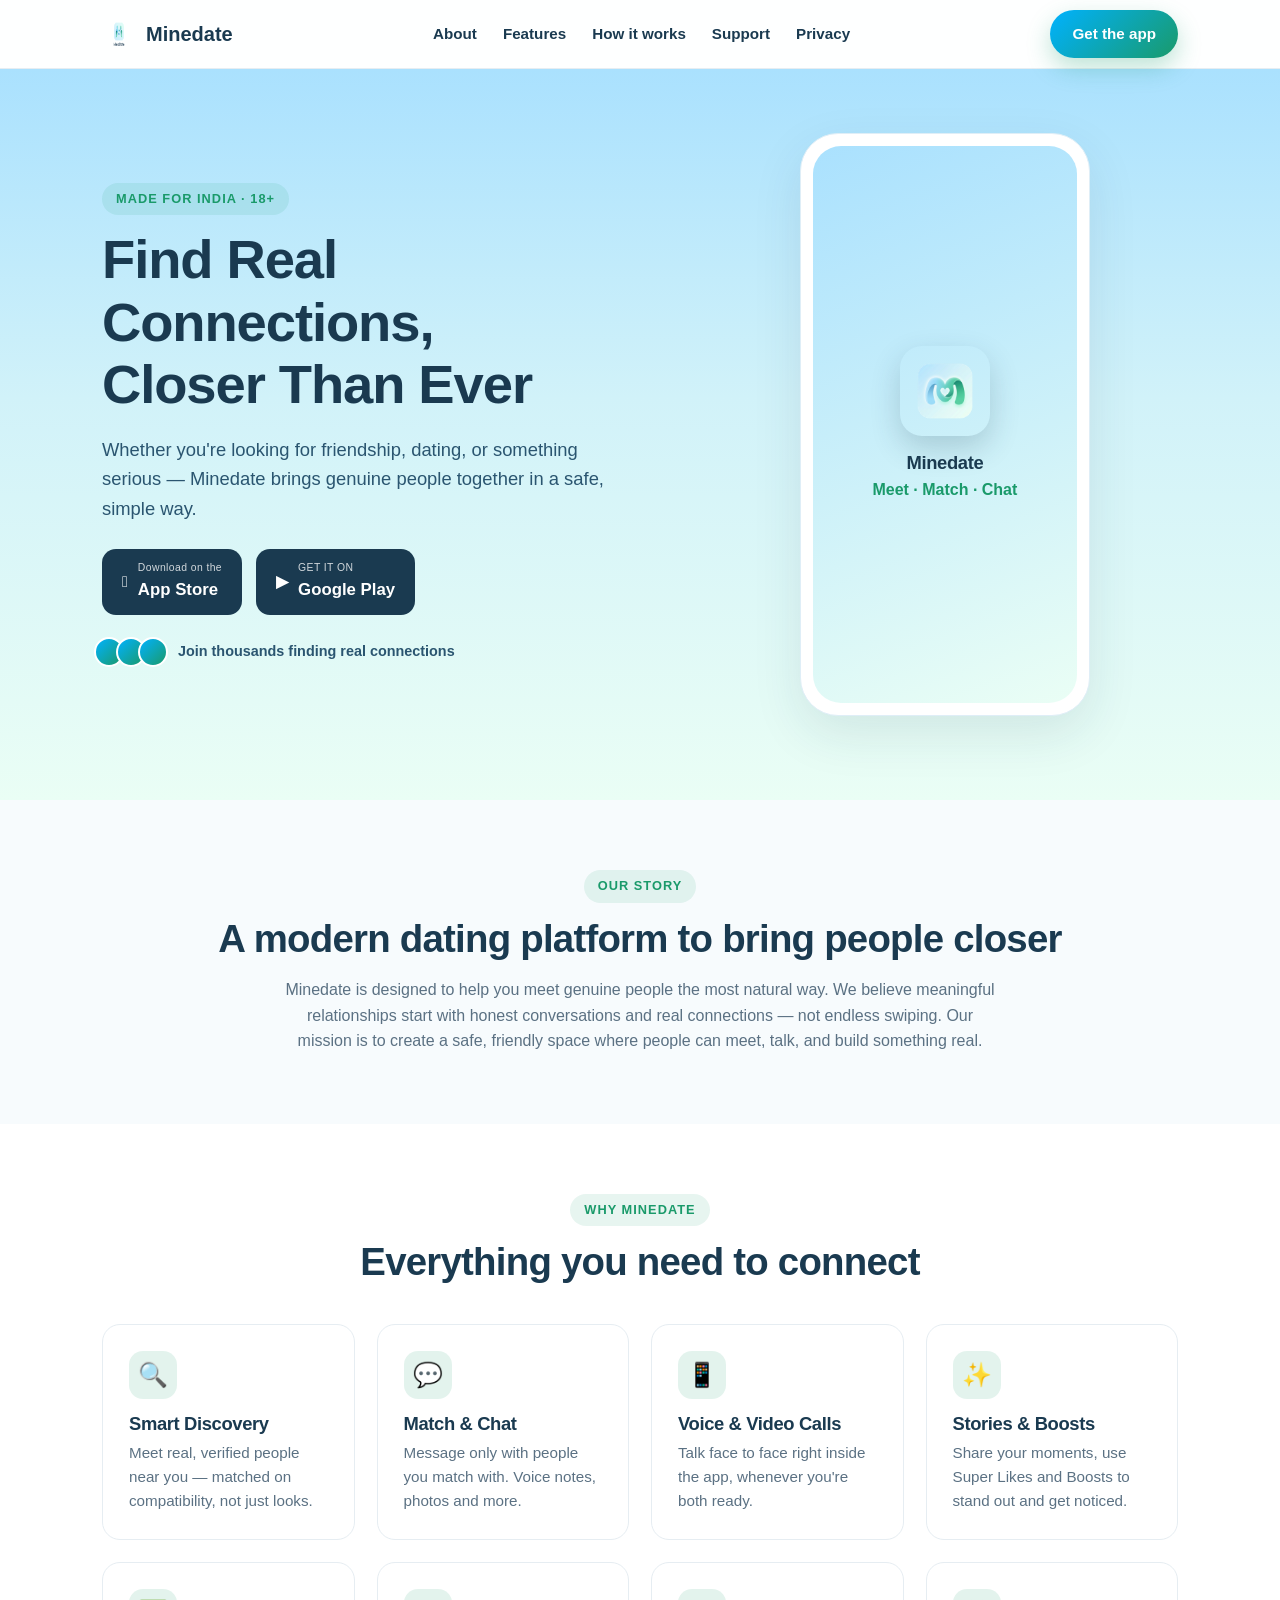
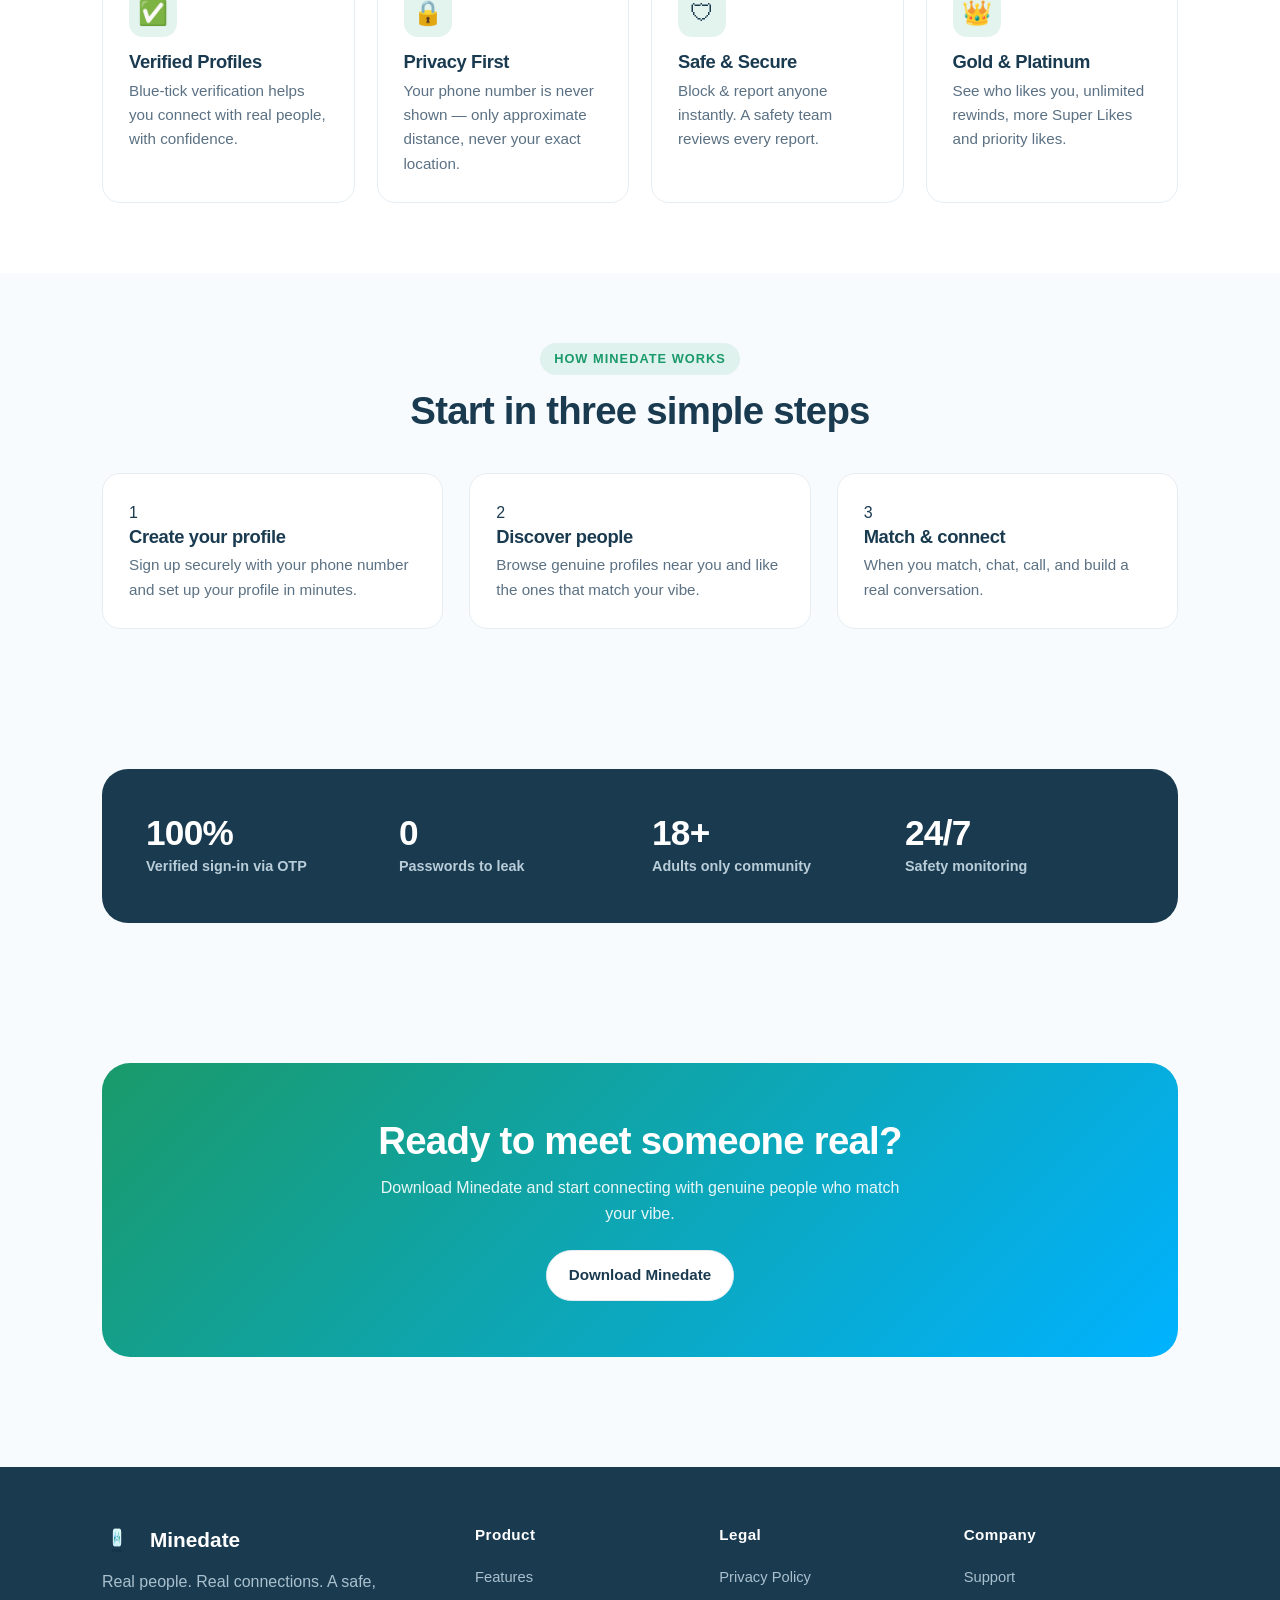
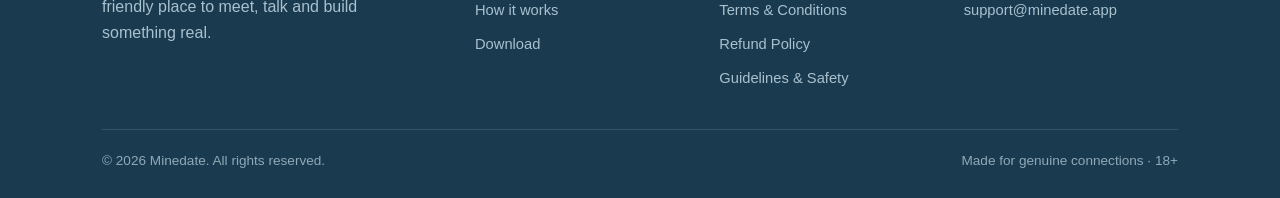
==== index.html @ 2032afdf "Initial Minedate website" ====
<!doctype html>
<html lang="en">
<head>
<meta charset="utf-8">
<meta name="viewport" content="width=device-width,initial-scale=1">
<title>Minedate — Find Real Connections, Closer Than Ever</title>
<meta name="description" content="Minedate is a safe, verified dating app for India. Meet genuine people near you, match, chat, share stories, and video call — real connections, not endless swiping.">
<link rel="icon" href="assets/app-icon.png">
<link rel="stylesheet" href="styles.css">
</head>
<body>

<header class="nav">
  <div class="wrap">
    <a class="brand" href="index.html"><img src="assets/logo.png" alt="Minedate logo">Minedate</a>
    <nav class="nav-links">
      <a href="#about">About</a>
      <a href="#features">Features</a>
      <a href="#how">How it works</a>
      <a href="support.html">Support</a>
      <a href="privacy.html">Privacy</a>
    </nav>
    <a class="btn btn-primary" href="#download">Get the app</a>
  </div>
</header>

<!-- Hero -->
<section class="hero">
  <div class="wrap">
    <div>
      <span class="eyebrow">Made for India · 18+</span>
      <h1>Find Real Connections,<br>Closer Than Ever</h1>
      <p class="lead">Whether you're looking for friendship, dating, or something serious — Minedate brings genuine people together in a safe, simple way.</p>
      <div class="hero-cta" id="download">
        <a class="store-badge" href="#"><span>&#63743;</span><span><small>Download on the</small><b>App Store</b></span></a>
        <a class="store-badge" href="#"><span>&#9654;</span><span><small>GET IT ON</small><b>Google Play</b></span></a>
      </div>
      <div class="trust"><div class="dots"><span></span><span></span><span></span></div> Join thousands finding real connections</div>
    </div>
    <div class="hero-visual">
      <div class="phone"><div class="phone-inner">
        <img src="assets/app-icon.png" alt="Minedate app">
        <h3>Minedate</h3>
        <span>Meet · Match · Chat</span>
      </div></div>
    </div>
  </div>
</section>

<!-- About -->
<section class="section" id="about">
  <div class="wrap center">
    <span class="eyebrow">Our Story</span>
    <h2>A modern dating platform to bring people closer</h2>
    <p style="max-width:720px;margin:16px auto 0">Minedate is designed to help you meet genuine people the most natural way. We believe meaningful relationships start with honest conversations and real connections — not endless swiping. Our mission is to create a safe, friendly space where people can meet, talk, and build something real.</p>
  </div>
</section>

<!-- Features -->
<section class="section" id="features" style="background:#fff">
  <div class="wrap">
    <div class="center"><span class="eyebrow">Why Minedate</span><h2>Everything you need to connect</h2></div>
    <div class="grid grid-4" style="margin-top:40px">
      <div class="card"><div class="ic">&#128269;</div><h3>Smart Discovery</h3><p>Meet real, verified people near you — matched on compatibility, not just looks.</p></div>
      <div class="card"><div class="ic">&#128172;</div><h3>Match &amp; Chat</h3><p>Message only with people you match with. Voice notes, photos and more.</p></div>
      <div class="card"><div class="ic">&#128241;</div><h3>Voice &amp; Video Calls</h3><p>Talk face to face right inside the app, whenever you're both ready.</p></div>
      <div class="card"><div class="ic">&#10024;</div><h3>Stories &amp; Boosts</h3><p>Share your moments, use Super Likes and Boosts to stand out and get noticed.</p></div>
      <div class="card"><div class="ic">&#9989;</div><h3>Verified Profiles</h3><p>Blue-tick verification helps you connect with real people, with confidence.</p></div>
      <div class="card"><div class="ic">&#128274;</div><h3>Privacy First</h3><p>Your phone number is never shown — only approximate distance, never your exact location.</p></div>
      <div class="card"><div class="ic">&#128737;</div><h3>Safe &amp; Secure</h3><p>Block &amp; report anyone instantly. A safety team reviews every report.</p></div>
      <div class="card"><div class="ic">&#128081;</div><h3>Gold &amp; Platinum</h3><p>See who likes you, unlimited rewinds, more Super Likes and priority likes.</p></div>
    </div>
  </div>
</section>

<!-- How it works -->
<section class="section" id="how">
  <div class="wrap">
    <div class="center"><span class="eyebrow">How Minedate works</span><h2>Start in three simple steps</h2></div>
    <div class="steps">
      <div class="card"><div class="num">1</div><h3>Create your profile</h3><p>Sign up securely with your phone number and set up your profile in minutes.</p></div>
      <div class="card"><div class="num">2</div><h3>Discover people</h3><p>Browse genuine profiles near you and like the ones that match your vibe.</p></div>
      <div class="card"><div class="num">3</div><h3>Match &amp; connect</h3><p>When you match, chat, call, and build a real conversation.</p></div>
    </div>
  </div>
</section>

<!-- Stats -->
<section class="section">
  <div class="wrap">
    <div class="stats">
      <div><h3>100%</h3><span>Verified sign-in via OTP</span></div>
      <div><h3>0</h3><span>Passwords to leak</span></div>
      <div><h3>18+</h3><span>Adults only community</span></div>
      <div><h3>24/7</h3><span>Safety monitoring</span></div>
    </div>
  </div>
</section>

<!-- CTA -->
<section class="section">
  <div class="wrap">
    <div class="cta">
      <h2>Ready to meet someone real?</h2>
      <p>Download Minedate and start connecting with genuine people who match your vibe.</p>
      <a class="btn btn-ghost" href="#download">Download Minedate</a>
    </div>
  </div>
</section>

<!-- Footer -->
<footer>
  <div class="wrap">
    <div class="cols">
      <div>
        <div class="brand" style="font-size:1.3rem;margin-bottom:12px"><img src="assets/logo.png" style="width:30px;border-radius:8px;display:inline;vertical-align:middle;margin-right:8px" alt="">Minedate</div>
        <p style="color:#a9c0cd;max-width:280px">Real people. Real connections. A safe, friendly place to meet, talk and build something real.</p>
      </div>
      <div><h4>Product</h4><a href="#features">Features</a><a href="#how">How it works</a><a href="#download">Download</a></div>
      <div><h4>Legal</h4><a href="privacy.html">Privacy Policy</a><a href="terms.html">Terms &amp; Conditions</a><a href="refund.html">Refund Policy</a><a href="guidelines.html">Guidelines &amp; Safety</a></div>
      <div><h4>Company</h4><a href="support.html">Support</a><a href="mailto:support@minedate.app">support@minedate.app</a></div>
    </div>
    <div class="foot-bottom">
      <span>© 2026 Minedate. All rights reserved.</span>
      <span>Made for genuine connections · 18+</span>
    </div>
  </div>
</footer>

</body>
</html>
---- styles.css ----
:root{
  --green:#1A9A6A; --green-light:#2DBF85; --green-dark:#147A53;
  --navy:#1A3A50; --navy-light:#2A5570;
  --red:#FF4B5C; --blue:#00B2FF; --gold:#E6B325;
  --grad-top:#AAE1FE; --grad-mid:#D1F2F9; --grad-bot:#EAFEF5;
  --ink:#1A3A50; --muted:#5b7183; --line:#e6edf2; --bg:#f7fbfd; --white:#fff;
  --radius:18px; --shadow:0 18px 50px rgba(26,58,80,.10);
  --maxw:1120px;
}
*{box-sizing:border-box;margin:0;padding:0}
html{scroll-behavior:smooth}
body{font-family:-apple-system,"Segoe UI",Roboto,Helvetica,Arial,sans-serif;color:var(--ink);background:var(--bg);line-height:1.6;-webkit-font-smoothing:antialiased}
a{color:inherit;text-decoration:none}
img{max-width:100%;display:block}
.wrap{max-width:var(--maxw);margin:0 auto;padding:0 22px}
h1,h2,h3{line-height:1.15;letter-spacing:-.02em;color:var(--navy)}
h1{font-size:clamp(2.1rem,5vw,3.4rem);font-weight:800}
h2{font-size:clamp(1.6rem,3.5vw,2.4rem);font-weight:800}
h3{font-size:1.15rem;font-weight:700}
p{color:var(--muted)}
.section{padding:70px 0}
.center{text-align:center}
.eyebrow{display:inline-block;font-size:.8rem;font-weight:700;letter-spacing:.08em;text-transform:uppercase;color:var(--green);background:rgba(26,154,106,.1);padding:6px 14px;border-radius:999px;margin-bottom:14px}

/* Header */
.nav{position:sticky;top:0;z-index:50;background:rgba(255,255,255,.85);backdrop-filter:blur(12px);border-bottom:1px solid var(--line)}
.nav .wrap{display:flex;align-items:center;justify-content:space-between;height:68px}
.brand{display:flex;align-items:center;gap:10px;font-weight:800;font-size:1.25rem;color:var(--navy)}
.brand img{width:34px;height:34px;border-radius:9px}
.nav-links{display:flex;gap:26px;align-items:center}
.nav-links a{font-weight:600;color:var(--navy);font-size:.95rem}
.nav-links a:hover{color:var(--green)}
.btn{display:inline-flex;align-items:center;gap:8px;font-weight:700;border-radius:999px;padding:12px 22px;cursor:pointer;border:none;transition:.2s;font-size:.95rem}
.btn-primary{background:linear-gradient(135deg,var(--blue),var(--green));color:#fff;box-shadow:0 10px 24px rgba(26,154,106,.28)}
.btn-primary:hover{transform:translateY(-2px)}
.btn-ghost{background:#fff;border:1.5px solid var(--line);color:var(--navy)}
.menu-btn{display:none;background:none;border:none;font-size:1.6rem;color:var(--navy);cursor:pointer}

/* Hero */
.hero{background:linear-gradient(180deg,var(--grad-top) 0%,var(--grad-mid) 45%,var(--grad-bot) 100%);padding:64px 0 84px;position:relative;overflow:hidden}
.hero .wrap{display:grid;grid-template-columns:1.1fr .9fr;gap:40px;align-items:center}
.hero p.lead{font-size:1.15rem;max-width:520px;margin:18px 0 26px;color:var(--navy-light)}
.hero-cta{display:flex;gap:14px;flex-wrap:wrap}
.store-badge{display:inline-flex;align-items:center;gap:10px;background:var(--navy);color:#fff;padding:11px 20px;border-radius:14px;font-weight:600}
.store-badge small{display:block;font-size:.65rem;opacity:.8;font-weight:500;letter-spacing:.04em}
.store-badge b{font-size:1.05rem}
.hero-visual{display:flex;justify-content:center}
.phone{width:290px;max-width:80vw;background:#fff;border-radius:38px;padding:12px;box-shadow:var(--shadow);border:1px solid #dfeef7}
.phone-inner{border-radius:28px;overflow:hidden;background:linear-gradient(160deg,var(--grad-top),var(--grad-bot));aspect-ratio:9/19;display:flex;flex-direction:column;align-items:center;justify-content:center;padding:26px;text-align:center}
.phone-inner img{width:90px;height:90px;border-radius:22px;box-shadow:0 12px 30px rgba(26,58,80,.2)}
.phone-inner h3{margin-top:16px;color:var(--navy)}
.phone-inner span{color:var(--green);font-weight:700;margin-top:4px}
.trust{display:flex;gap:10px;align-items:center;margin-top:22px;color:var(--navy-light);font-weight:600;font-size:.9rem}
.dots{display:flex}
.dots span{width:30px;height:30px;border-radius:50%;border:2px solid #fff;margin-left:-8px;background:linear-gradient(135deg,var(--blue),var(--green))}

/* Feature grid */
.grid{display:grid;gap:22px}
.grid-4{grid-template-columns:repeat(4,1fr)}
.grid-3{grid-template-columns:repeat(3,1fr)}
.card{background:#fff;border:1px solid var(--line);border-radius:var(--radius);padding:26px;transition:.2s}
.card:hover{transform:translateY(-4px);box-shadow:var(--shadow)}
.ic{width:48px;height:48px;border-radius:14px;display:flex;align-items:center;justify-content:center;font-size:1.5rem;margin-bottom:14px;background:rgba(26,154,106,.12)}
.card p{margin-top:6px;font-size:.95rem}

/* Steps */
.steps{display:grid;grid-template-columns:repeat(3,1fr);gap:26px;margin-top:40px}
.step .num{width:44px;height:44px;border-radius:50%;background:linear-gradient(135deg,var(--blue),var(--green));color:#fff;font-weight:800;display:flex;align-items:center;justify-content:center;margin-bottom:14px}

/* Stats */
.stats{background:var(--navy);border-radius:26px;padding:44px;display:grid;grid-template-columns:repeat(4,1fr);gap:24px;color:#fff}
.stats h3{color:#fff;font-size:2.2rem}
.stats span{color:#b9cdd9;font-weight:600;font-size:.9rem}

/* CTA */
.cta{background:linear-gradient(135deg,var(--green),var(--blue));border-radius:28px;padding:56px;text-align:center;color:#fff}
.cta h2{color:#fff}
.cta p{color:rgba(255,255,255,.9);max-width:520px;margin:12px auto 24px}
.cta .btn-ghost{background:#fff;color:var(--navy)}

/* Footer */
footer{background:var(--navy);color:#c9d8e2;padding:56px 0 26px;margin-top:40px}
footer .cols{display:grid;grid-template-columns:1.6fr 1fr 1fr 1fr;gap:30px}
footer h4{color:#fff;font-size:.95rem;margin-bottom:14px;letter-spacing:.03em}
footer a{display:block;color:#a9c0cd;padding:5px 0;font-size:.92rem}
footer a:hover{color:#fff}
footer .brand{color:#fff}
.foot-bottom{border-top:1px solid rgba(255,255,255,.12);margin-top:34px;padding-top:20px;display:flex;justify-content:space-between;gap:14px;flex-wrap:wrap;font-size:.85rem;color:#8fa9b7}

/* Legal pages */
.legal-hero{background:linear-gradient(180deg,var(--grad-top),var(--grad-bot));padding:56px 0}
.legal-hero .badge{width:56px;height:56px;border-radius:16px;background:#fff;display:flex;align-items:center;justify-content:center;font-size:1.6rem;box-shadow:var(--shadow);margin-bottom:16px}
.legal-body{max-width:820px;margin:0 auto;padding:50px 22px}
.legal-body h2{margin:34px 0 12px;font-size:1.35rem}
.legal-body h2:first-child{margin-top:0}
.legal-body p{margin:10px 0;color:#3d5464}
.legal-body ul{margin:10px 0 10px 4px;padding-left:20px}
.legal-body li{margin:7px 0;color:#3d5464}
.eff{color:var(--muted);font-size:.9rem;margin-top:8px}
.toc{background:#fff;border:1px solid var(--line);border-radius:var(--radius);padding:20px 24px;margin-bottom:30px}
.toc a{display:inline-block;margin:4px 14px 4px 0;color:var(--green);font-weight:600;font-size:.92rem}

/* Support form */
.form-card{background:#fff;border:1px solid var(--line);border-radius:var(--radius);padding:28px;box-shadow:var(--shadow)}
.form-row{display:grid;grid-template-columns:1fr 1fr;gap:16px}
.field{margin-bottom:16px}
.field label{display:block;font-weight:600;color:var(--navy);font-size:.9rem;margin-bottom:6px}
.field input,.field select,.field textarea{width:100%;padding:12px 14px;border:1.5px solid var(--line);border-radius:12px;font-size:.95rem;font-family:inherit;color:var(--ink);background:#fbfdfe;transition:.15s}
.field input:focus,.field select:focus,.field textarea:focus{outline:none;border-color:var(--green);background:#fff}
.field textarea{min-height:130px;resize:vertical}
.form-note{margin-top:12px;font-size:.9rem;font-weight:600;display:none}
.form-note.ok{display:block;color:var(--green)}
.form-note.err{display:block;color:var(--red)}
@media(max-width:600px){.form-row{grid-template-columns:1fr}}

@media(max-width:860px){
  .hero .wrap{grid-template-columns:1fr;text-align:center}
  .hero-cta,.trust{justify-content:center}
  .grid-4{grid-template-columns:repeat(2,1fr)}
  .grid-3,.steps{grid-template-columns:1fr}
  .stats{grid-template-columns:repeat(2,1fr)}
  footer .cols{grid-template-columns:1fr 1fr}
  .nav-links{display:none}
  .menu-btn{display:block}
  .hero-visual{order:-1}
}
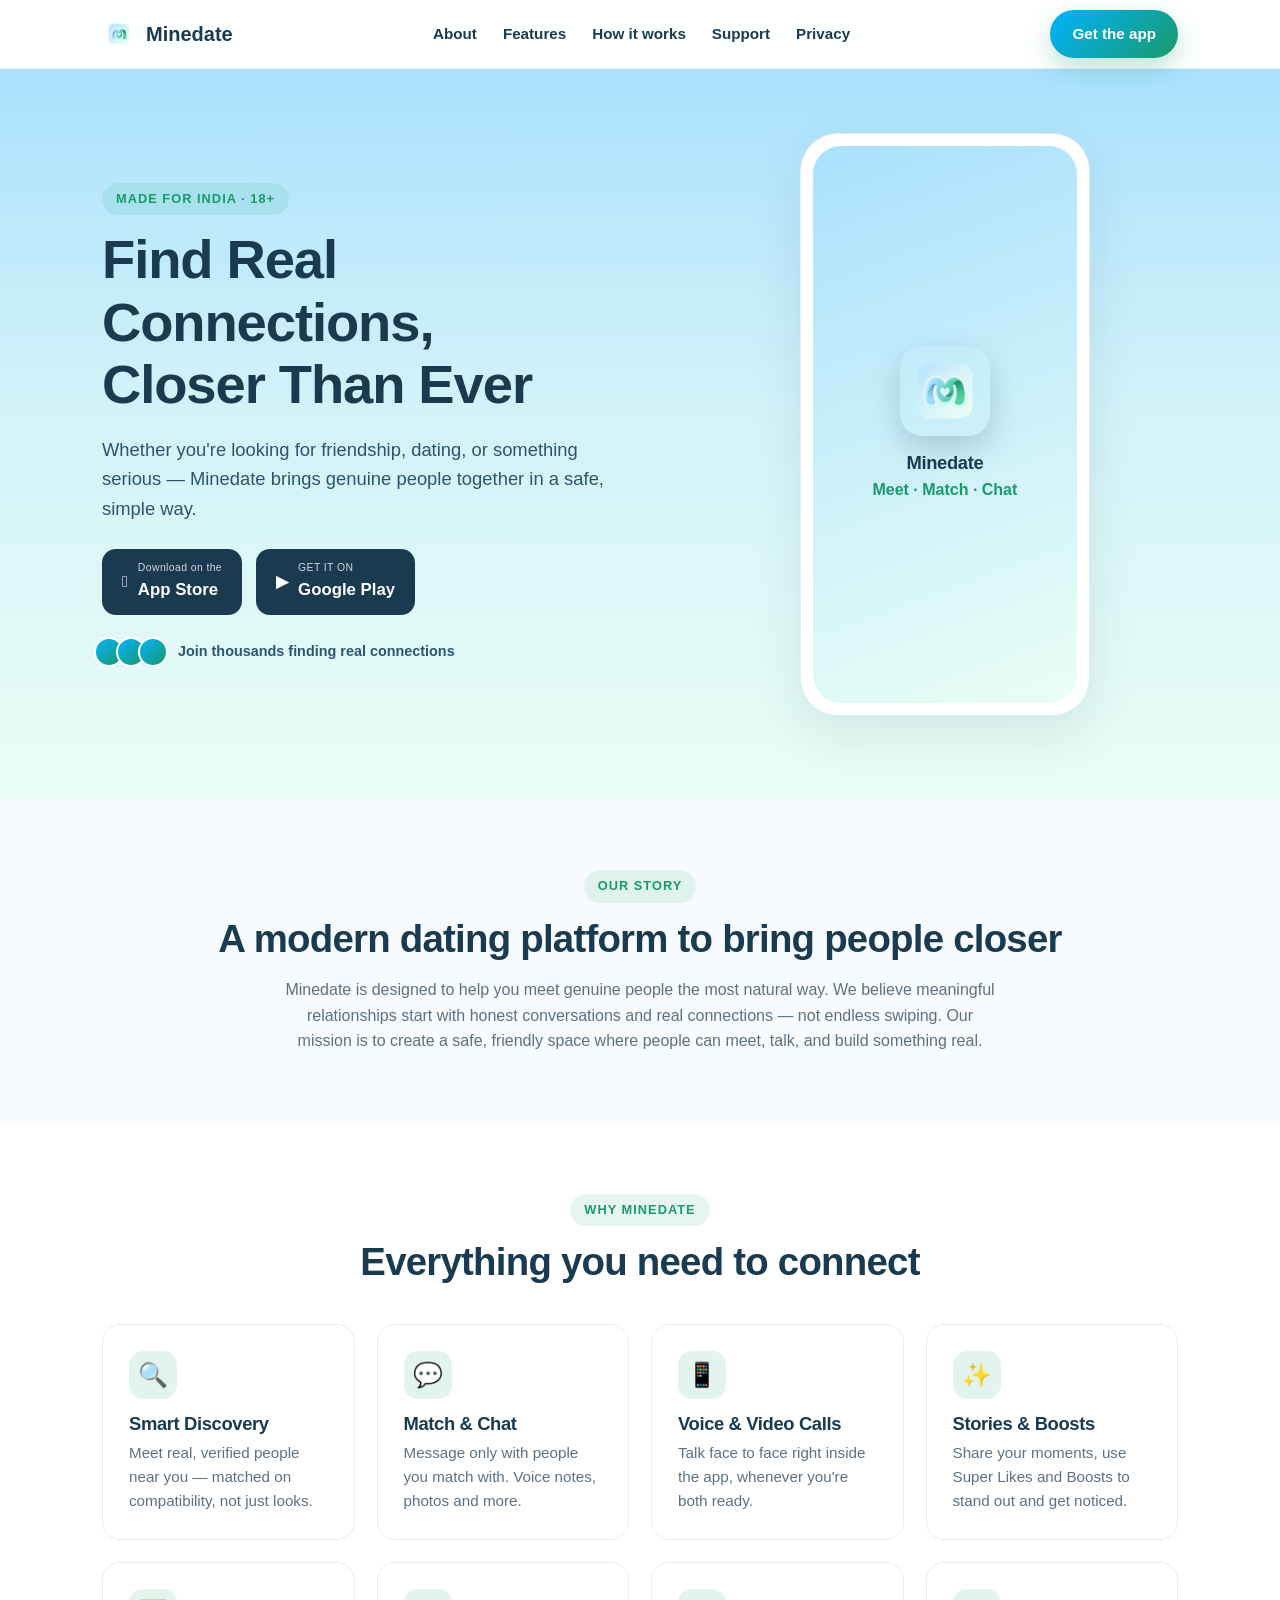
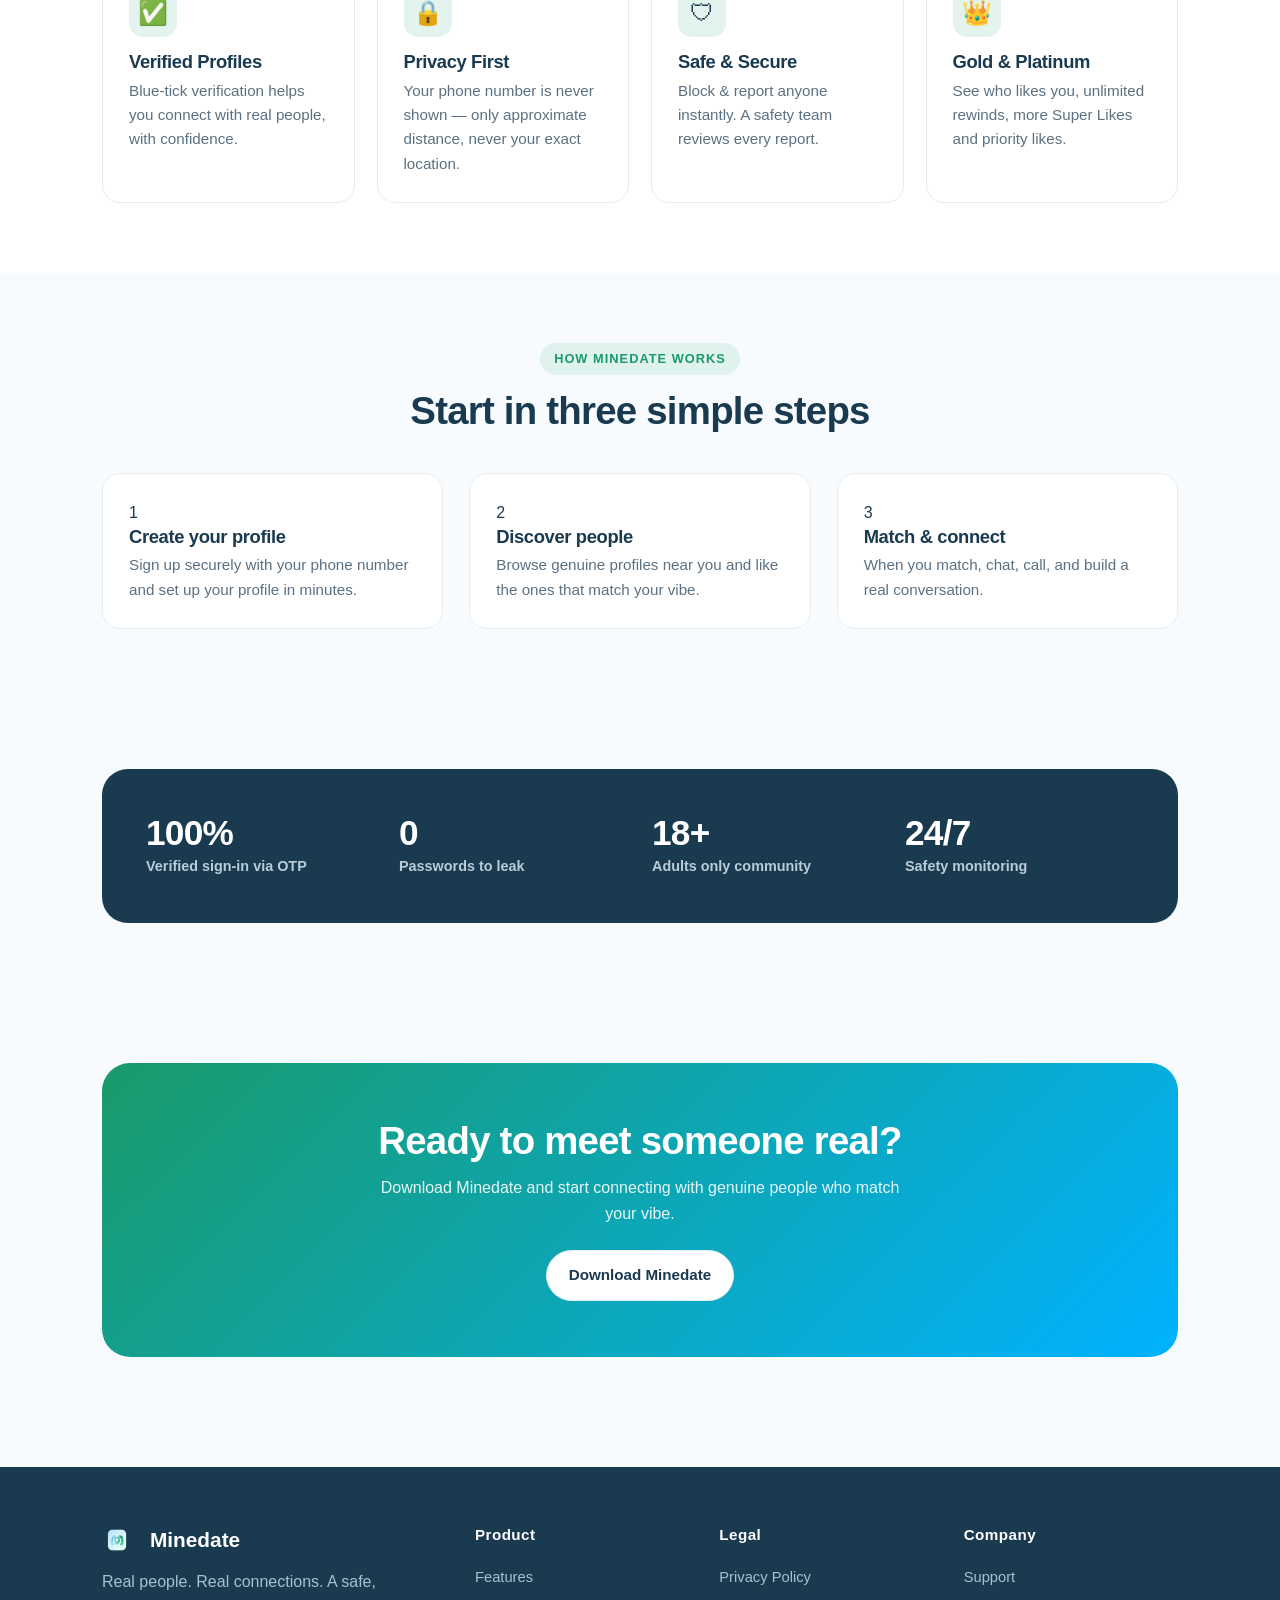
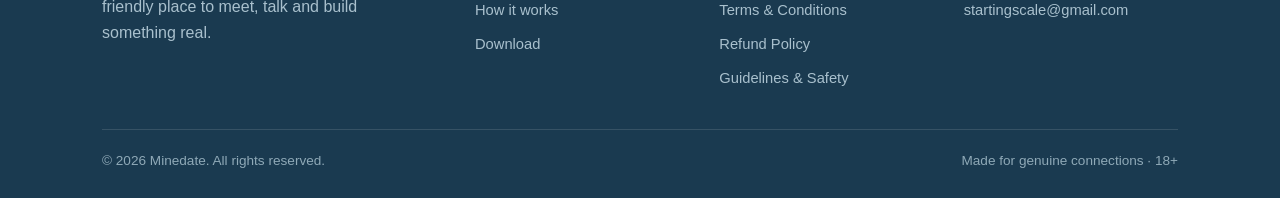
==== commit cc6c2300: "startingscale@gmail.com replace support mail" ====
--- a/index.html
+++ b/index.html
@@ -118,7 +118,7 @@
       </div>
       <div><h4>Product</h4><a href="#features">Features</a><a href="#how">How it works</a><a href="#download">Download</a></div>
       <div><h4>Legal</h4><a href="privacy.html">Privacy Policy</a><a href="terms.html">Terms &amp; Conditions</a><a href="refund.html">Refund Policy</a><a href="guidelines.html">Guidelines &amp; Safety</a></div>
-      <div><h4>Company</h4><a href="support.html">Support</a><a href="mailto:support@minedate.app">support@minedate.app</a></div>
+      <div><h4>Company</h4><a href="support.html">Support</a><a href="mailto:startingscale@gmail.com">startingscale@gmail.com</a></div>
     </div>
     <div class="foot-bottom">
       <span>© 2026 Minedate. All rights reserved.</span>
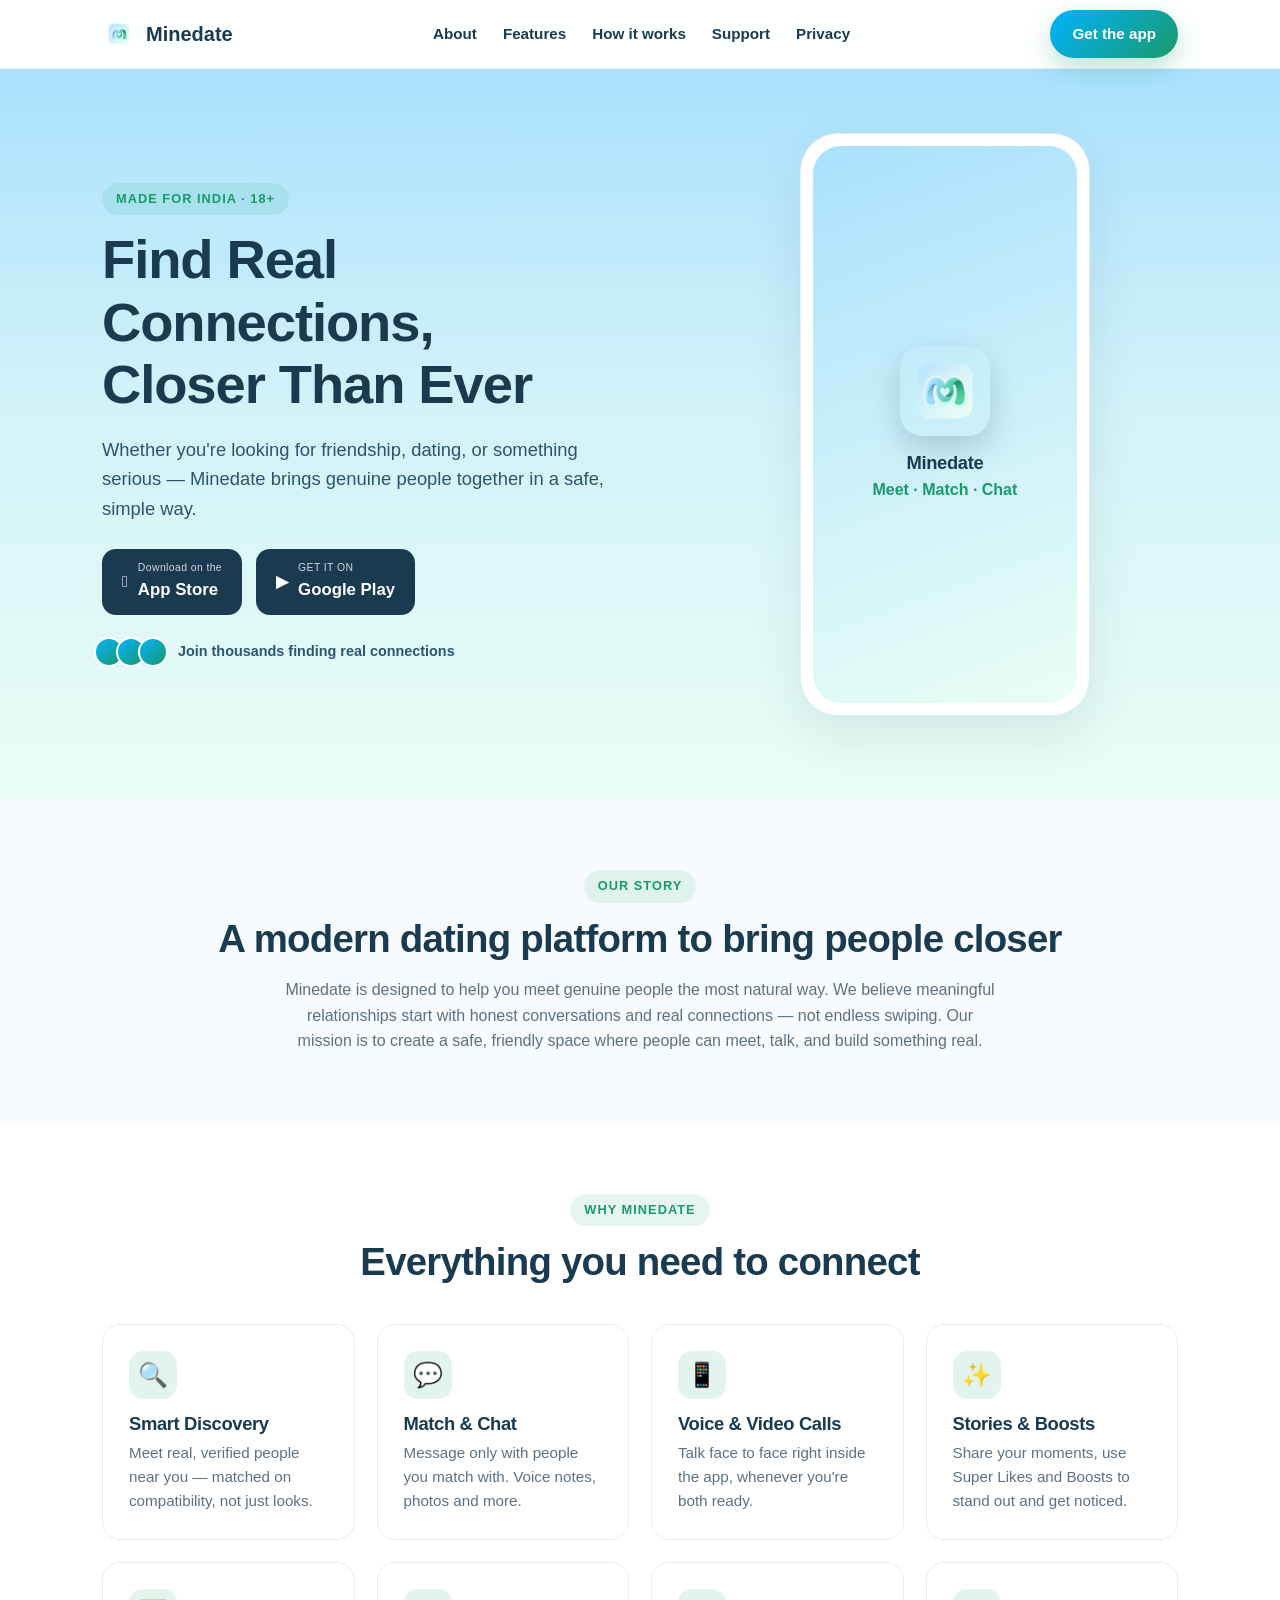
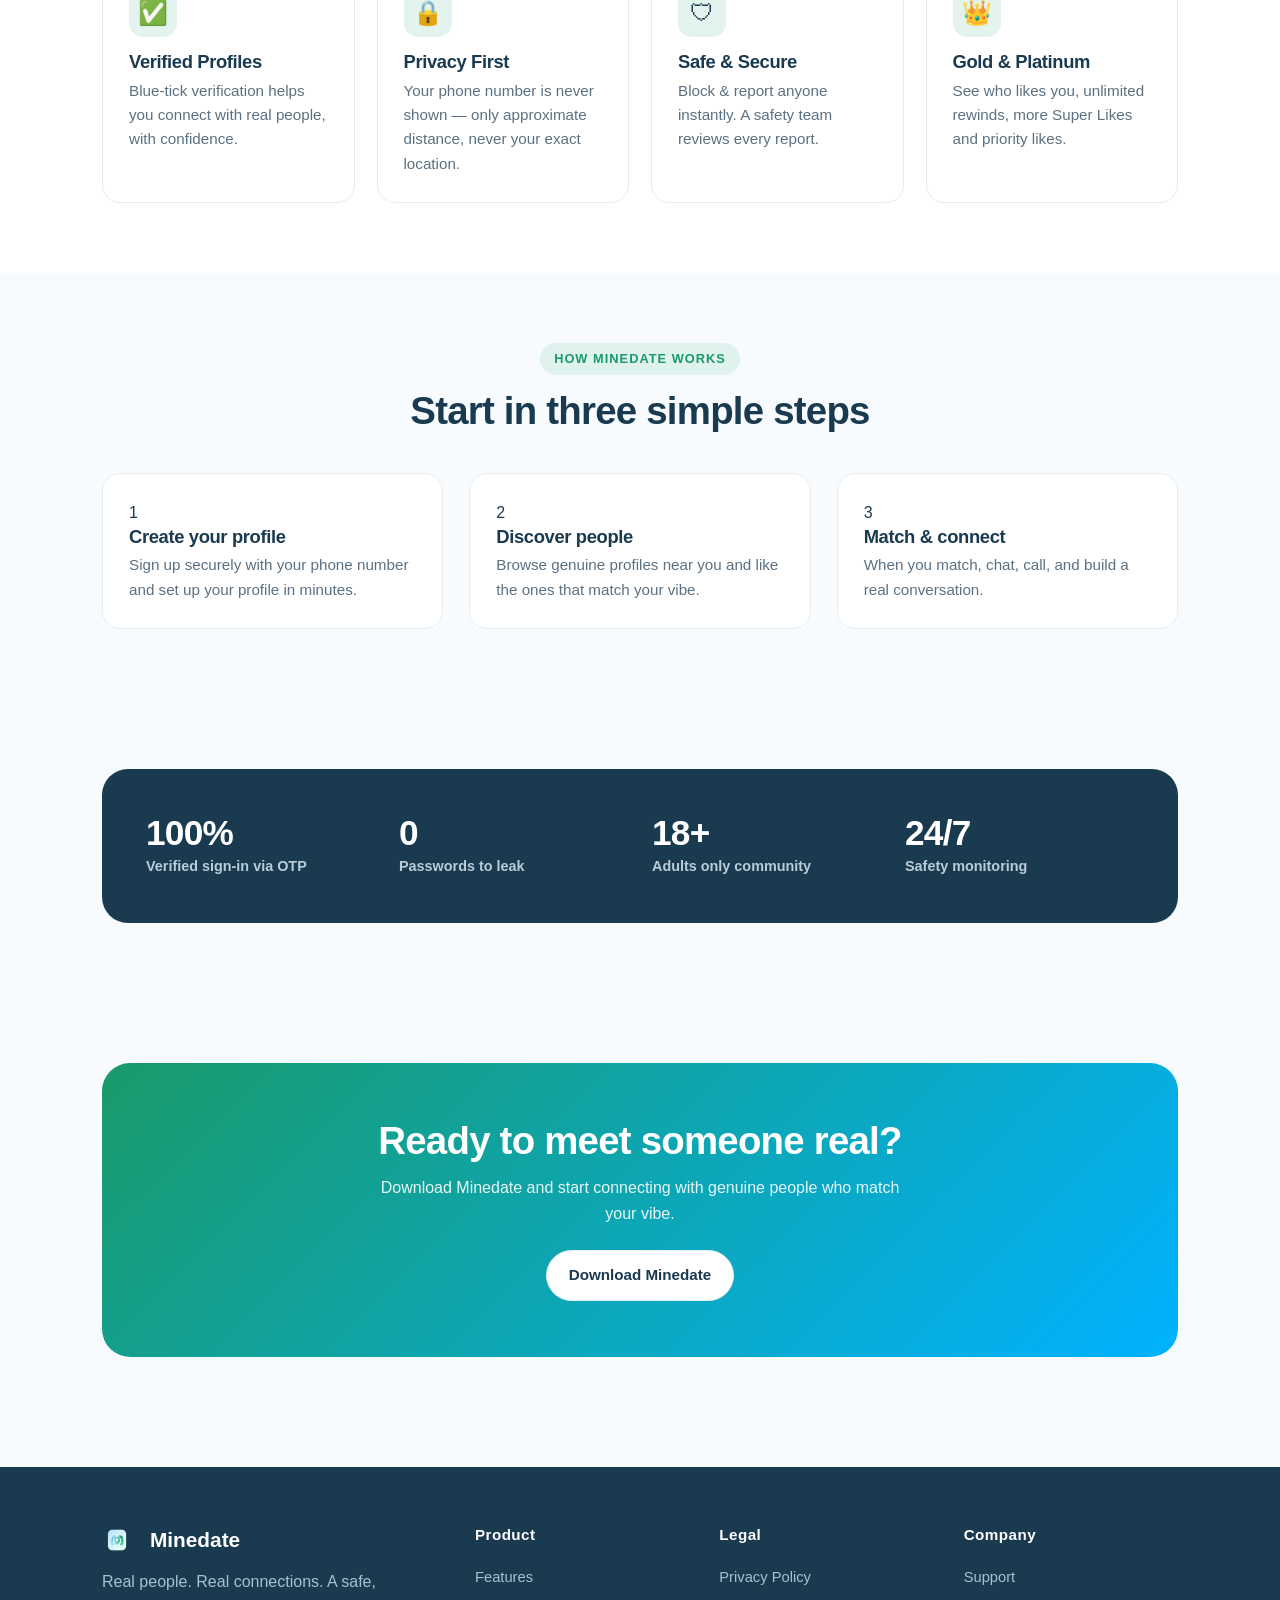
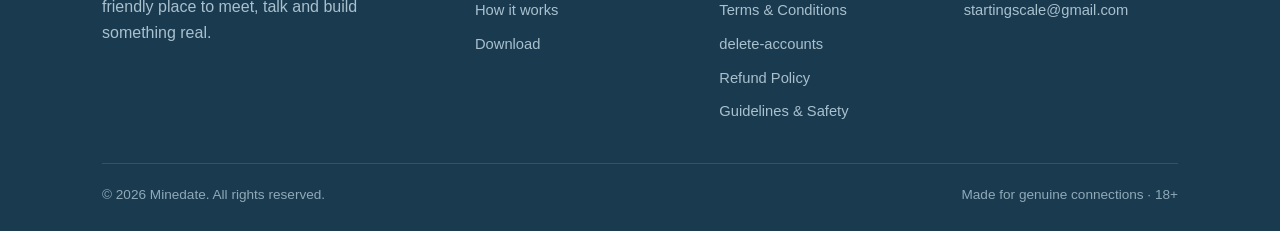
==== commit 64164409: "Update index.html" ====
--- a/index.html
+++ b/index.html
@@ -117,7 +117,7 @@
         <p style="color:#a9c0cd;max-width:280px">Real people. Real connections. A safe, friendly place to meet, talk and build something real.</p>
       </div>
       <div><h4>Product</h4><a href="#features">Features</a><a href="#how">How it works</a><a href="#download">Download</a></div>
-      <div><h4>Legal</h4><a href="privacy.html">Privacy Policy</a><a href="terms.html">Terms &amp; Conditions</a><a href="refund.html">Refund Policy</a><a href="guidelines.html">Guidelines &amp; Safety</a></div>
+      <div><h4>Legal</h4><a href="privacy.html">Privacy Policy</a><a href="terms.html">Terms &amp; Conditions</a><a href="delete-account.html">delete-accounts</a><a href="refund.html">Refund Policy</a><a href="guidelines.html">Guidelines &amp; Safety</a></div>
       <div><h4>Company</h4><a href="support.html">Support</a><a href="mailto:startingscale@gmail.com">startingscale@gmail.com</a></div>
     </div>
     <div class="foot-bottom">
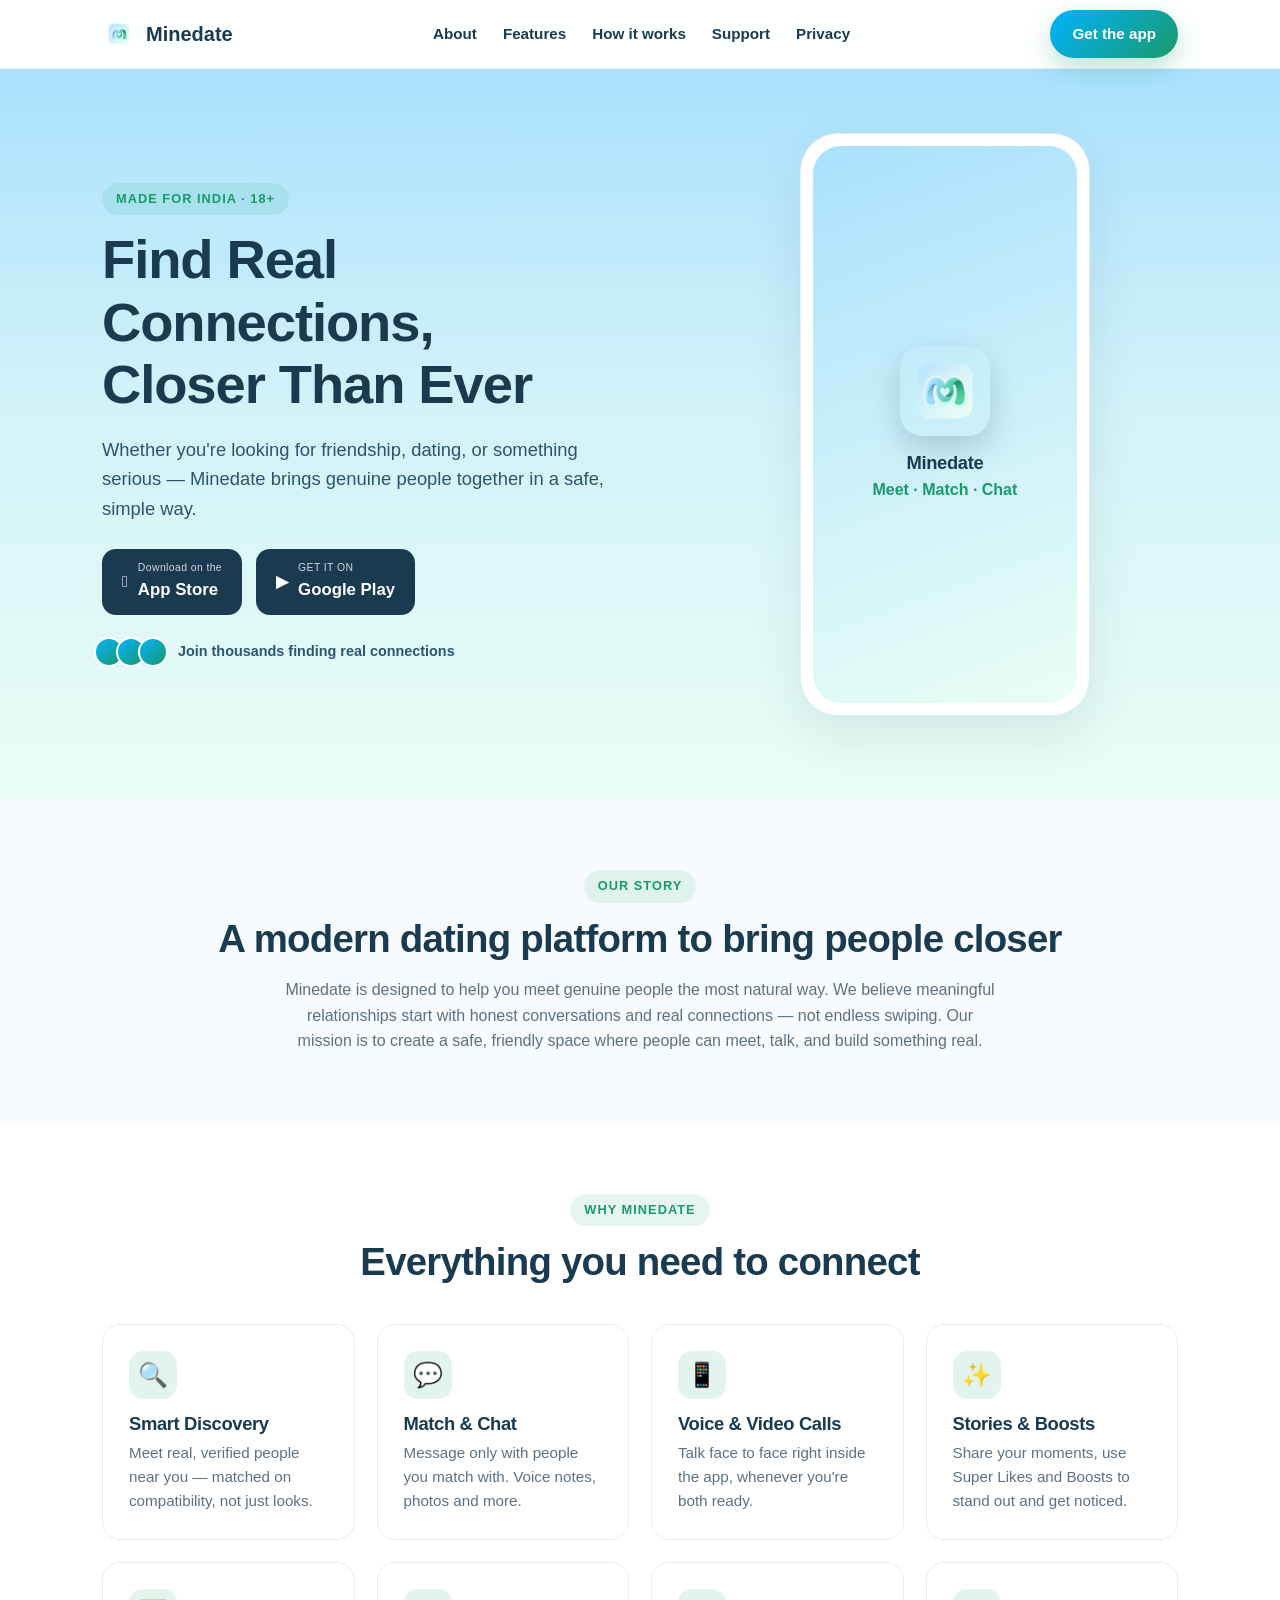
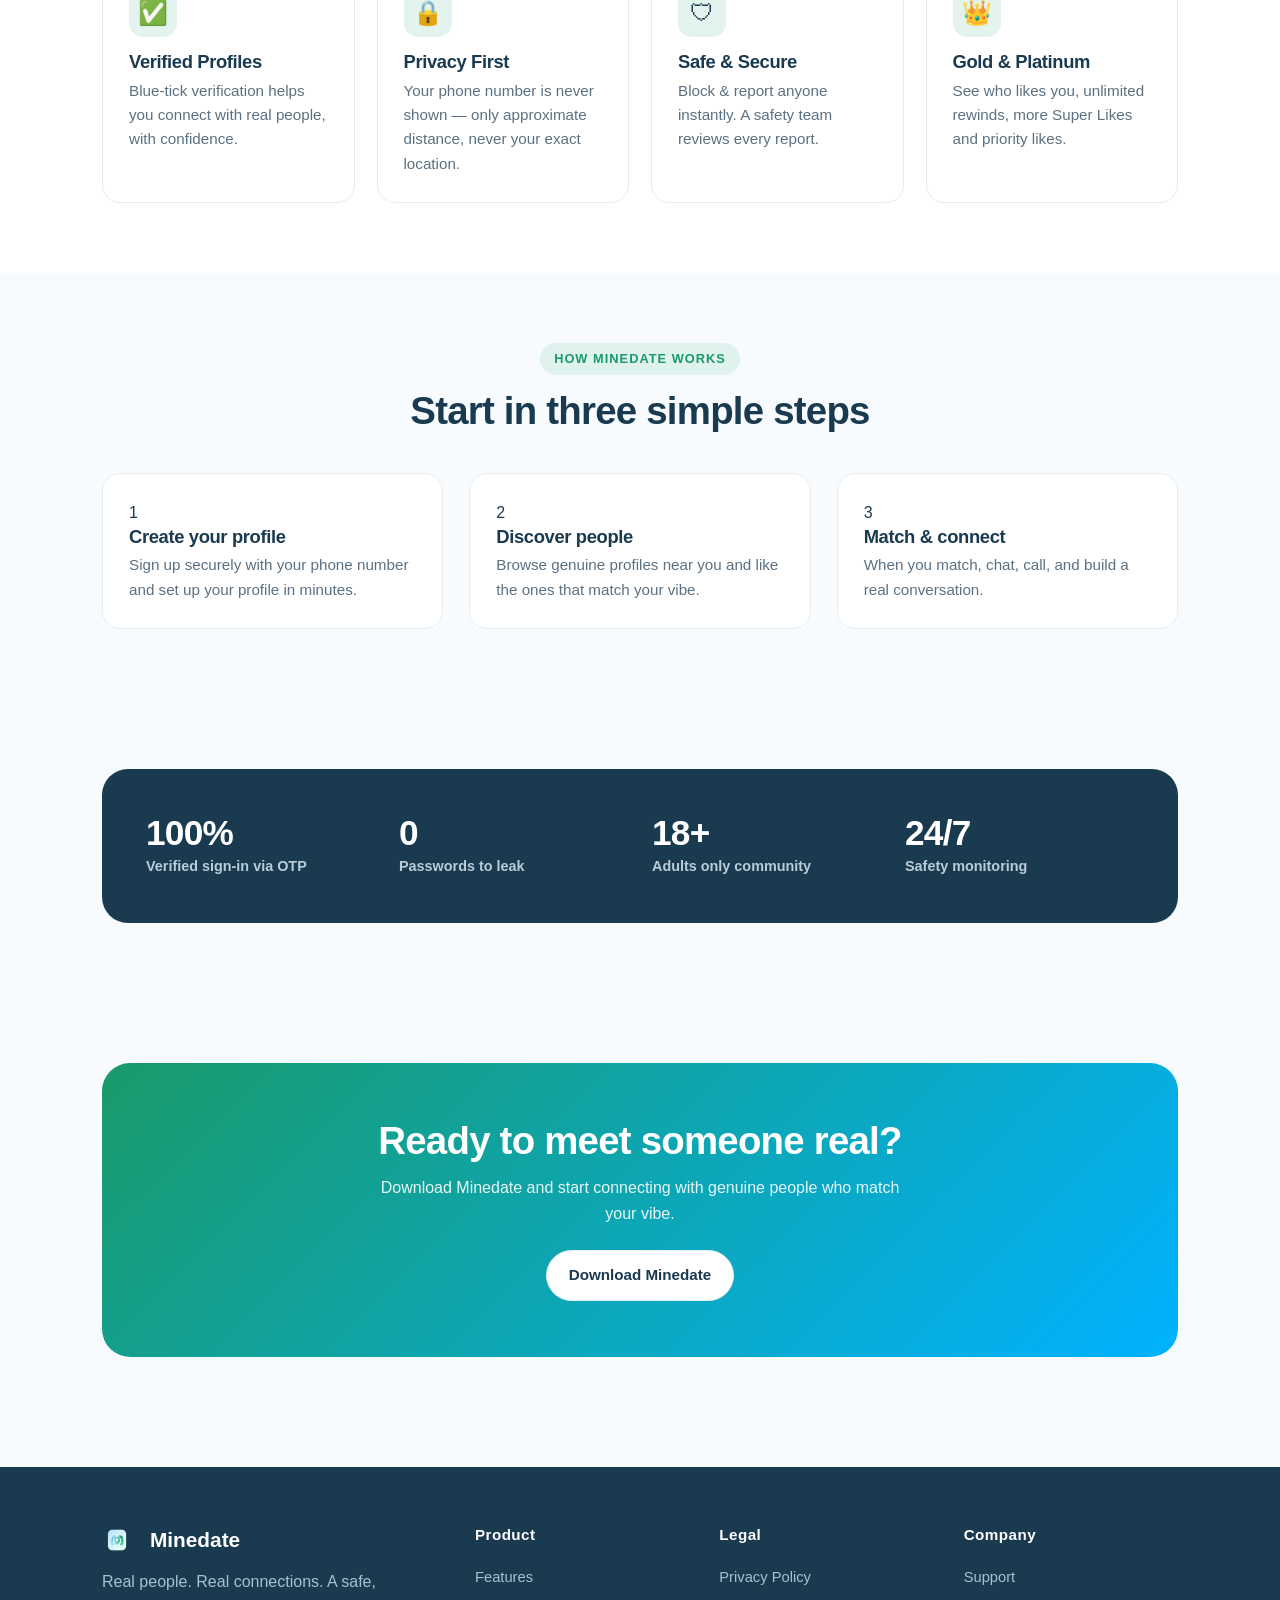
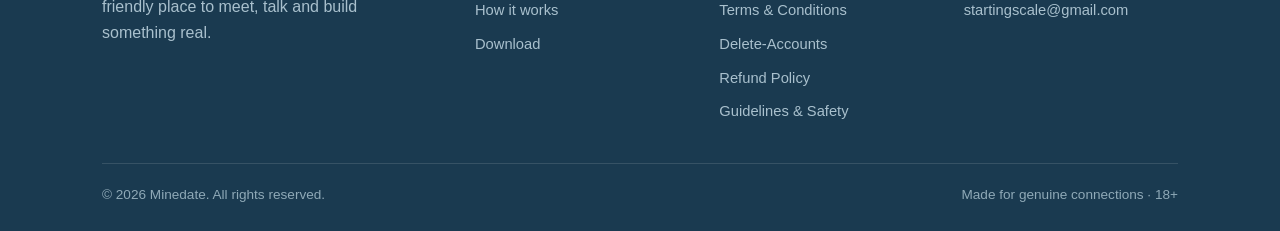
==== commit 32b30692: "Update index.html" ====
--- a/index.html
+++ b/index.html
@@ -117,7 +117,7 @@
         <p style="color:#a9c0cd;max-width:280px">Real people. Real connections. A safe, friendly place to meet, talk and build something real.</p>
       </div>
       <div><h4>Product</h4><a href="#features">Features</a><a href="#how">How it works</a><a href="#download">Download</a></div>
-      <div><h4>Legal</h4><a href="privacy.html">Privacy Policy</a><a href="terms.html">Terms &amp; Conditions</a><a href="delete-account.html">delete-accounts</a><a href="refund.html">Refund Policy</a><a href="guidelines.html">Guidelines &amp; Safety</a></div>
+      <div><h4>Legal</h4><a href="privacy.html">Privacy Policy</a><a href="terms.html">Terms &amp; Conditions</a><a href="delete-account.html">Delete-Accounts</a><a href="refund.html">Refund Policy</a><a href="guidelines.html">Guidelines &amp; Safety</a></div>
       <div><h4>Company</h4><a href="support.html">Support</a><a href="mailto:startingscale@gmail.com">startingscale@gmail.com</a></div>
     </div>
     <div class="foot-bottom">
